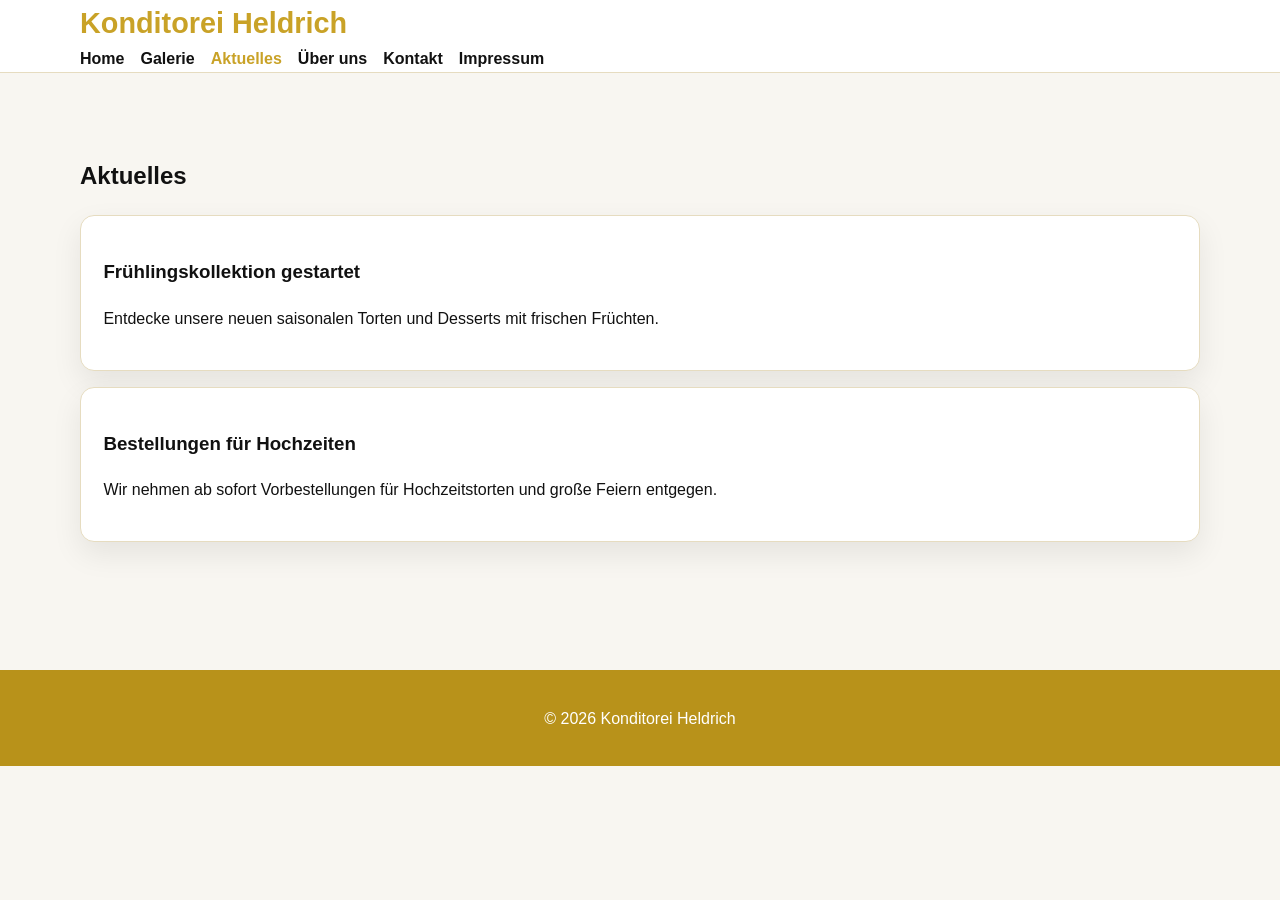
==== aktuelles.html @ 2b5bd69c "Flatten project structure and remove nested submodule" ====
<!DOCTYPE html>
<html lang="de">
<head>
  <meta charset="UTF-8">
  <meta name="viewport" content="width=device-width, initial-scale=1.0">
  <title>Konditorei Heldrich - Aktuelles</title>
  <link rel="stylesheet" href="css/style.css">
</head>
<body>
  <header class="site-header">
    <div class="container">
      <h1 class="logo">Konditorei Heldrich</h1>
      <nav class="main-nav">
        <ul>
          <li><a href="index.html">Home</a></li>
          <li><a href="galerie.html">Galerie</a></li>
          <li><a href="aktuelles.html" class="active">Aktuelles</a></li>
          <li><a href="ueber-uns.html">Über uns</a></li>
          <li><a href="kontakt.html">Kontakt</a></li>
          <li><a href="impressum.html">Impressum</a></li>
        </ul>
      </nav>
    </div>
  </header>

  <main class="content-section">
    <div class="container">
      <h2>Aktuelles</h2>

      <div class="card">
        <h3>Frühlingskollektion gestartet</h3>
        <p>Entdecke unsere neuen saisonalen Torten und Desserts mit frischen Früchten.</p>
      </div>

      <div class="card">
        <h3>Bestellungen für Hochzeiten</h3>
        <p>Wir nehmen ab sofort Vorbestellungen für Hochzeitstorten und große Feiern entgegen.</p>
      </div>
    </div>
  </main>

  <footer class="site-footer">
    <div class="container">
      <p>&copy; 2026 Konditorei Heldrich</p>
    </div>
  </footer>

  <script src="js/main.js"></script>
</body>
</html>
---- css/style.css ----
* {
  box-sizing: border-box;
}

:root {
  --bg: #f8f6f1;
  --white: #ffffff;
  --text: #111111;
  --muted: #4f4f4f;
  --primary: #c9a227;
  --primary-dark: #a88412;
  --accent: #f3ead0;
  --border: #e6dcc0;
  --shadow: 0 12px 30px rgba(0, 0, 0, 0.08);
}

body {
  margin: 0;
  font-family: Arial, sans-serif;
  color: var(--text);
  background-color: var(--bg);
  line-height: 1.6;
}

.container {
  width: min(1120px, 90%);
  margin: 0 auto;
}

.site-header {
  background-color: rgba(255, 255, 255, 0.95);
  border-bottom: 1px solid var(--border);
  position: sticky;
  top: 0;
  z-index: 1000;
  backdrop-filter: blur(8px);
}

.header-inner {
  display: flex;
  justify-content: space-between;
  align-items: center;
  gap: 2rem;
  padding: 1rem 0;
  flex-wrap: wrap;
}

.logo {
  margin: 0;
  color: var(--primary);
  font-size: 1.8rem;
}

.main-nav ul {
  list-style: none;
  display: flex;
  flex-wrap: wrap;
  gap: 1rem;
  padding: 0;
  margin: 0;
}

.main-nav a {
  text-decoration: none;
  color: #111111;
  font-weight: bold;
  position: relative;
}

.main-nav a:hover,
.main-nav a.active {
  color: var(--primary);
}

.hero {
  padding: 5rem 0;
}

.hero-home {
  background:
    radial-gradient(circle at top left, #f4e7b5, transparent 35%),
    linear-gradient(to right, #fffdf7, #f8f6f1);
}

.hero-grid {
  display: grid;
  grid-template-columns: 1.4fr 0.9fr;
  gap: 2rem;
  align-items: center;
}

.eyebrow {
  color: var(--primary);
  font-weight: bold;
  text-transform: uppercase;
  letter-spacing: 0.08em;
  font-size: 0.85rem;
  margin-bottom: 0.6rem;
}

.hero-text h2 {
  font-size: clamp(2rem, 4vw, 3.4rem);
  line-height: 1.15;
  margin: 0 0 1rem;
  color: #111111;
}

.hero-text p {
  max-width: 700px;
  color: var(--muted);
  margin-bottom: 1.3rem;
}

.hero-buttons {
  display: flex;
  gap: 1rem;
  flex-wrap: wrap;
}

.button {
  display: inline-block;
  background-color: var(--primary);
  color: white;
  text-decoration: none;
  padding: 0.9rem 1.35rem;
  border-radius: 10px;
  font-weight: bold;
  transition: 0.2s ease;
  box-shadow: var(--shadow);
}

.button:hover {
  background-color: var(--primary-dark);
  transform: translateY(-2px);
}

.button-secondary {
  background-color: transparent;
  color: var(--primary);
  border: 2px solid var(--primary);
  box-shadow: none;
}

.button-secondary:hover {
  background-color: var(--primary);
  color: white;
}

.hero-card {
  background: var(--white);
  border: 1px solid var(--border);
  border-radius: 18px;
  padding: 1.8rem;
  box-shadow: var(--shadow);
}

.hero-card h3 {
  margin-top: 0;
  color: #111111;
}

.hero-card ul {
  margin: 1rem 0 0;
  padding-left: 1.2rem;
}

.content-section {
  padding: 4rem 0;
}

.section-heading {
  margin-bottom: 2rem;
}

.section-heading h2 {
  margin: 0;
  color: #111111;
}

.feature-grid {
  display: grid;
  grid-template-columns: repeat(3, 1fr);
  gap: 1.2rem;
}

.card {
  background: white;
  padding: 1.4rem;
  border-radius: 14px;
  border: 1px solid var(--border);
  box-shadow: var(--shadow);
  margin-bottom: 1rem;
}

.feature-card h3 {
  margin-top: 0;
  color: #111111;
}

.highlight-section {
  padding: 0 0 4rem;
}

.highlight-box {
  background: linear-gradient(to right, #b8921a, #d4af37);
  color: white;
  border-radius: 20px;
  padding: 2rem;
  display: flex;
  justify-content: space-between;
  gap: 2rem;
  align-items: center;
  flex-wrap: wrap;
}

.highlight-box h2 {
  margin-top: 0;
}

.highlight-box .eyebrow {
  color: #f6d3c6;
}

.highlight-actions {
  display: flex;
  gap: 1rem;
  flex-wrap: wrap;
}

.highlight-box .button {
  background-color: white;
  color: var(--primary);
}

.highlight-box .button:hover {
  background-color: #f8ece7;
}

.highlight-box .button-secondary {
  background: transparent;
  color: white;
  border-color: white;
}

.highlight-box .button-secondary:hover {
  background: rgba(255, 255, 255, 0.12);
  color: white;
}

.gallery-grid {
  display: grid;
  grid-template-columns: repeat(auto-fit, minmax(220px, 1fr));
  gap: 1rem;
}

.gallery-item {
  background: white;
  border: 1px solid var(--border);
  border-radius: 10px;
  overflow: hidden;
  padding: 1rem;
}

.placeholder-image {
  width: 100%;
  height: 180px;
  background-color: #f3ead0;
  border-radius: 8px;
  margin-bottom: 0.8rem;
}

.site-footer {
  background-color: #b8921a;
  color: white;
  text-align: center;
  padding: 1.2rem 0;
  margin-top: 3rem;
}

@media (max-width: 900px) {
  .hero-grid,
  .feature-grid {
    grid-template-columns: 1fr;
  }

  .header-inner {
    align-items: flex-start;
  }
}

@media (max-width: 600px) {
  .hero {
    padding: 3.5rem 0;
  }

  .hero-text h2 {
    font-size: 2rem;
  }

  .main-nav ul {
    gap: 0.7rem;
  }
}
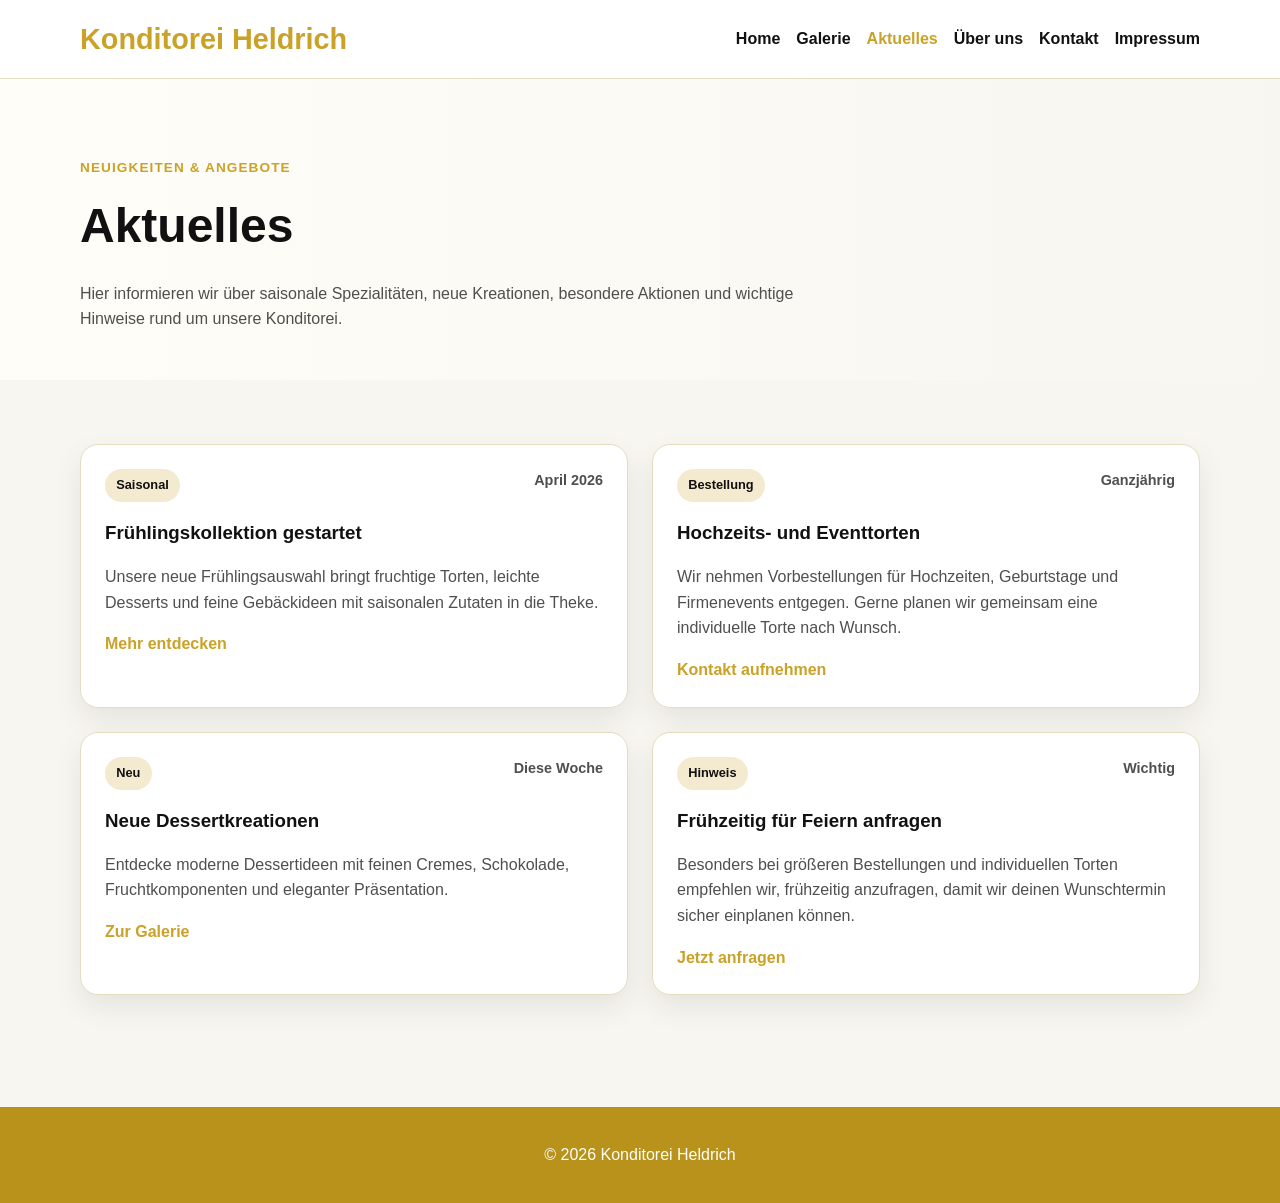
==== commit d1a47847: "Aktuelles-Seite professionell gestaltet" ====
--- a/aktuelles.html
+++ b/aktuelles.html
@@ -8,7 +8,7 @@
 </head>
 <body>
   <header class="site-header">
-    <div class="container">
+    <div class="container header-inner">
       <h1 class="logo">Konditorei Heldrich</h1>
       <nav class="main-nav">
         <ul>
@@ -23,20 +23,75 @@
     </div>
   </header>
 
-  <main class="content-section">
-    <div class="container">
-      <h2>Aktuelles</h2>
+  <main>
+    <section class="page-hero">
+      <div class="container">
+        <p class="eyebrow">Neuigkeiten & Angebote</p>
+        <h2>Aktuelles</h2>
+        <p class="page-hero-text">
+          Hier informieren wir über saisonale Spezialitäten, neue Kreationen,
+          besondere Aktionen und wichtige Hinweise rund um unsere Konditorei.
+        </p>
+      </div>
+    </section>
 
-      <div class="card">
-        <h3>Frühlingskollektion gestartet</h3>
-        <p>Entdecke unsere neuen saisonalen Torten und Desserts mit frischen Früchten.</p>
+    <section class="content-section">
+      <div class="container">
+        <div class="news-grid">
+          <article class="news-card">
+            <div class="news-meta">
+              <span class="news-tag">Saisonal</span>
+              <span class="news-date">April 2026</span>
+            </div>
+            <h3>Frühlingskollektion gestartet</h3>
+            <p>
+              Unsere neue Frühlingsauswahl bringt fruchtige Torten, leichte Desserts
+              und feine Gebäckideen mit saisonalen Zutaten in die Theke.
+            </p>
+            <a href="galerie.html" class="text-link">Mehr entdecken</a>
+          </article>
+
+          <article class="news-card">
+            <div class="news-meta">
+              <span class="news-tag">Bestellung</span>
+              <span class="news-date">Ganzjährig</span>
+            </div>
+            <h3>Hochzeits- und Eventtorten</h3>
+            <p>
+              Wir nehmen Vorbestellungen für Hochzeiten, Geburtstage und Firmenevents entgegen.
+              Gerne planen wir gemeinsam eine individuelle Torte nach Wunsch.
+            </p>
+            <a href="kontakt.html" class="text-link">Kontakt aufnehmen</a>
+          </article>
+
+          <article class="news-card">
+            <div class="news-meta">
+              <span class="news-tag">Neu</span>
+              <span class="news-date">Diese Woche</span>
+            </div>
+            <h3>Neue Dessertkreationen</h3>
+            <p>
+              Entdecke moderne Dessertideen mit feinen Cremes, Schokolade,
+              Fruchtkomponenten und eleganter Präsentation.
+            </p>
+            <a href="galerie.html" class="text-link">Zur Galerie</a>
+          </article>
+
+          <article class="news-card">
+            <div class="news-meta">
+              <span class="news-tag">Hinweis</span>
+              <span class="news-date">Wichtig</span>
+            </div>
+            <h3>Frühzeitig für Feiern anfragen</h3>
+            <p>
+              Besonders bei größeren Bestellungen und individuellen Torten empfehlen wir,
+              frühzeitig anzufragen, damit wir deinen Wunschtermin sicher einplanen können.
+            </p>
+            <a href="kontakt.html" class="text-link">Jetzt anfragen</a>
+          </article>
+        </div>
       </div>
-
-      <div class="card">
-        <h3>Bestellungen für Hochzeiten</h3>
-        <p>Wir nehmen ab sofort Vorbestellungen für Hochzeitstorten und große Feiern entgegen.</p>
-      </div>
-    </div>
+    </section>
   </main>
 
   <footer class="site-footer">
--- a/css/style.css
+++ b/css/style.css
@@ -279,7 +279,9 @@
 
 @media (max-width: 900px) {
   .hero-grid,
-  .feature-grid {
+  .feature-grid,
+  .contact-grid,
+  .news-grid{
     grid-template-columns: 1fr;
   }
 
@@ -300,4 +302,191 @@
   .main-nav ul {
     gap: 0.7rem;
   }
+}
+
+.page-hero {
+  padding: 4rem 0 2rem;
+  background: linear-gradient(to right, #fffdf7, #f8f6f1);
+}
+
+.page-hero h2 {
+  margin: 0 0 0.8rem;
+  font-size: clamp(2rem, 4vw, 3rem);
+  color: #111111;
+}
+
+.page-hero-text {
+  max-width: 760px;
+  color: var(--muted);
+}
+
+.gallery-grid-premium {
+  grid-template-columns: repeat(auto-fit, minmax(260px, 1fr));
+  gap: 1.5rem;
+}
+
+.gallery-card {
+  background: var(--white);
+  border: 1px solid var(--border);
+  border-radius: 18px;
+  overflow: hidden;
+  box-shadow: var(--shadow);
+  transition: transform 0.25s ease, box-shadow 0.25s ease;
+}
+
+.gallery-card:hover {
+  transform: translateY(-6px);
+  box-shadow: 0 18px 38px rgba(0, 0, 0, 0.12);
+}
+
+.gallery-image-wrapper {
+  position: relative;
+}
+
+.gallery-image {
+  height: 240px;
+  border-radius: 0;
+  margin-bottom: 0;
+  background: linear-gradient(135deg, #f3ead0, #e8d39a);
+}
+
+.gallery-badge {
+  position: absolute;
+  top: 14px;
+  left: 14px;
+  background-color: rgba(17, 17, 17, 0.85);
+  color: white;
+  font-size: 0.8rem;
+  font-weight: bold;
+  padding: 0.4rem 0.7rem;
+  border-radius: 999px;
+}
+
+.gallery-content {
+  padding: 1.2rem 1.2rem 1.4rem;
+}
+
+.gallery-content h3 {
+  margin-top: 0;
+  margin-bottom: 0.6rem;
+  color: #111111;
+}
+
+.gallery-content p {
+  margin: 0;
+  color: var(--muted);
+}
+
+.contact-grid {
+  display: grid;
+  grid-template-columns: 1fr 1fr;
+  gap: 1.5rem;
+}
+
+.contact-card h3,
+.contact-wide-card h3 {
+  margin-top: 0;
+  color: #111111;
+}
+
+.contact-card a,
+.contact-wide-card a {
+  color: var(--primary);
+  text-decoration: none;
+  font-weight: 600;
+}
+
+.contact-card a:hover,
+.contact-wide-card a:hover {
+  text-decoration: underline;
+}
+
+.opening-hours {
+  display: grid;
+  gap: 0.75rem;
+}
+
+.opening-hours div {
+  display: flex;
+  justify-content: space-between;
+  gap: 1rem;
+  padding-bottom: 0.5rem;
+  border-bottom: 1px solid var(--border);
+}
+
+.contact-info-box {
+  margin-top: 1.5rem;
+}
+
+.contact-wide-card {
+  padding: 1.8rem;
+}
+
+.contact-wide-card p {
+  max-width: 800px;
+  color: var(--muted);
+}
+
+.news-grid {
+  display: grid;
+  grid-template-columns: repeat(2, 1fr);
+  gap: 1.5rem;
+}
+
+.news-card {
+  background: var(--white);
+  border: 1px solid var(--border);
+  border-radius: 18px;
+  padding: 1.5rem;
+  box-shadow: var(--shadow);
+  transition: transform 0.25s ease, box-shadow 0.25s ease;
+}
+
+.news-card:hover {
+  transform: translateY(-5px);
+  box-shadow: 0 18px 38px rgba(0, 0, 0, 0.12);
+}
+
+.news-meta {
+  display: flex;
+  justify-content: space-between;
+  gap: 1rem;
+  margin-bottom: 1rem;
+  flex-wrap: wrap;
+}
+
+.news-tag {
+  background-color: var(--accent);
+  color: #111111;
+  font-size: 0.8rem;
+  font-weight: 700;
+  padding: 0.4rem 0.7rem;
+  border-radius: 999px;
+}
+
+.news-date {
+  color: var(--muted);
+  font-size: 0.9rem;
+  font-weight: 600;
+}
+
+.news-card h3 {
+  margin-top: 0;
+  margin-bottom: 0.8rem;
+  color: #111111;
+}
+
+.news-card p {
+  margin-bottom: 1rem;
+  color: var(--muted);
+}
+
+.text-link {
+  color: var(--primary);
+  text-decoration: none;
+  font-weight: 700;
+}
+
+.text-link:hover {
+  text-decoration: underline;
 }
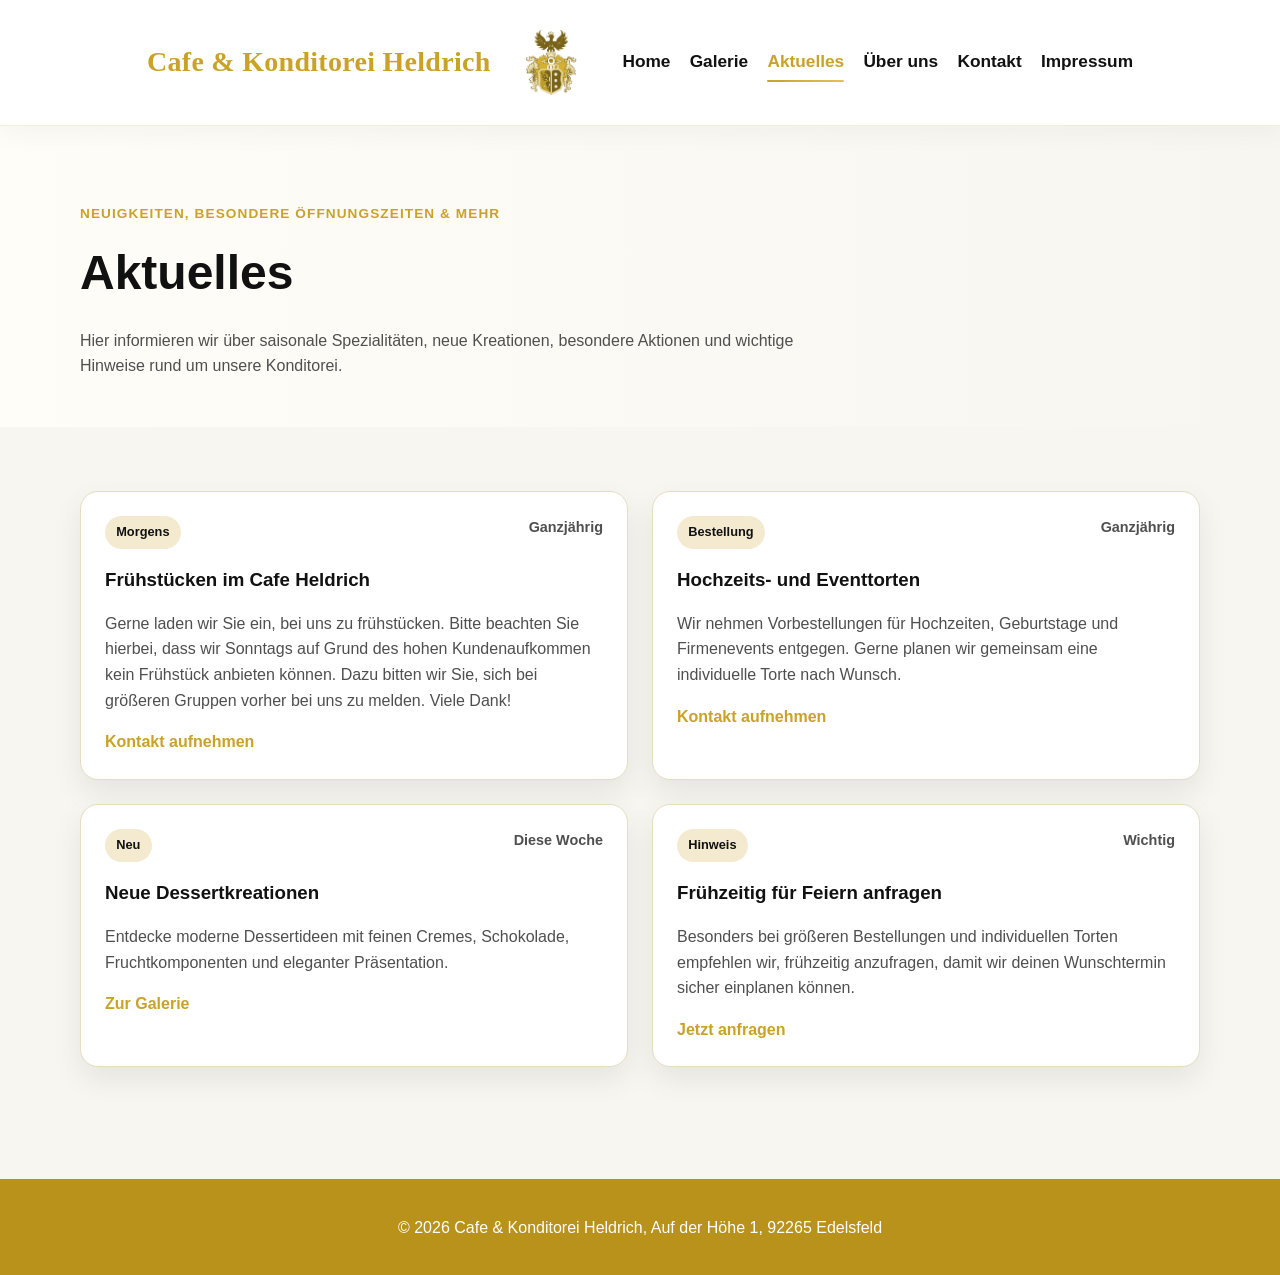
==== commit 722e8d86: "Alle Seiten überarbeitet und teilweise mit Inhalt gefüllt" ====
--- a/aktuelles.html
+++ b/aktuelles.html
@@ -3,13 +3,17 @@
 <head>
   <meta charset="UTF-8">
   <meta name="viewport" content="width=device-width, initial-scale=1.0">
-  <title>Konditorei Heldrich - Aktuelles</title>
+  <title>Cafe & Konditorei Heldrich - Aktuelles</title>
   <link rel="stylesheet" href="css/style.css">
 </head>
 <body>
   <header class="site-header">
     <div class="container header-inner">
-      <h1 class="logo">Konditorei Heldrich</h1>
+      <div class="brand-area">
+        <h1 class="logo">Cafe & Konditorei Heldrich</h1>
+        <img src="images/logo.png" alt="Logo der Konditorei Heldrich" class="brand-logo">
+      </div>
+
       <nav class="main-nav">
         <ul>
           <li><a href="index.html">Home</a></li>
@@ -26,7 +30,7 @@
   <main>
     <section class="page-hero">
       <div class="container">
-        <p class="eyebrow">Neuigkeiten & Angebote</p>
+        <p class="eyebrow">Neuigkeiten, besondere Öffnungszeiten & mehr</p>
         <h2>Aktuelles</h2>
         <p class="page-hero-text">
           Hier informieren wir über saisonale Spezialitäten, neue Kreationen,
@@ -40,15 +44,18 @@
         <div class="news-grid">
           <article class="news-card">
             <div class="news-meta">
-              <span class="news-tag">Saisonal</span>
-              <span class="news-date">April 2026</span>
+              <span class="news-tag">Morgens</span>
+              <span class="news-date">Ganzjährig</span>
             </div>
-            <h3>Frühlingskollektion gestartet</h3>
+            <h3>Frühstücken im Cafe Heldrich</h3>
             <p>
-              Unsere neue Frühlingsauswahl bringt fruchtige Torten, leichte Desserts
-              und feine Gebäckideen mit saisonalen Zutaten in die Theke.
+              Gerne laden wir Sie ein, bei uns zu frühstücken.
+              Bitte beachten Sie hierbei, dass wir Sonntags auf Grund des hohen Kundenaufkommen
+              kein Frühstück anbieten können.
+              Dazu bitten wir Sie, sich bei größeren Gruppen vorher bei uns zu melden.
+              Viele Dank!
             </p>
-            <a href="galerie.html" class="text-link">Mehr entdecken</a>
+            <a href="kontakt.html" class="text-link">Kontakt aufnehmen</a>
           </article>
 
           <article class="news-card">
@@ -96,7 +103,7 @@
 
   <footer class="site-footer">
     <div class="container">
-      <p>&copy; 2026 Konditorei Heldrich</p>
+      <p>&copy; 2026 Cafe & Konditorei Heldrich, Auf der Höhe 1, 92265 Edelsfeld</p>
     </div>
   </footer>
 
--- a/css/style.css
+++ b/css/style.css
@@ -28,48 +28,88 @@
 }
 
 .site-header {
-  background-color: rgba(255, 255, 255, 0.95);
-  border-bottom: 1px solid var(--border);
+  background-color: rgba(255, 255, 255, 0.96);
+  border-bottom: 1px solid rgba(201, 162, 39, 0.18);
   position: sticky;
   top: 0;
   z-index: 1000;
-  backdrop-filter: blur(8px);
+  backdrop-filter: blur(10px);
+  box-shadow: 0 8px 24px rgba(0, 0, 0, 0.04);
 }
 
 .header-inner {
   display: flex;
-  justify-content: space-between;
+  justify-content: center;
   align-items: center;
   gap: 2rem;
-  padding: 1rem 0;
-  flex-wrap: wrap;
-}
-
-.logo {
-  margin: 0;
-  color: var(--primary);
-  font-size: 1.8rem;
+  padding: 1.15rem 0;
+  flex-wrap: nowrap;
+}
+
+.brand-area {
+  display: flex;
+  align-items: center;
+  gap: 0.75rem;
+  flex-wrap: nowrap;
+  flex-shrink: 0;
+}
+
+.brand-logo,
+.brand-area img {
+  height: 88px !important;
+  width: auto !important;
+  max-height: 88px !important;
+  max-width: 88px !important;
+  object-fit: contain !important;
+  display: block !important;
+  flex-shrink: 0;
 }
 
 .main-nav ul {
   list-style: none;
   display: flex;
   flex-wrap: wrap;
-  gap: 1rem;
+  gap: 1.2rem;
   padding: 0;
   margin: 0;
+  align-items: center;
+  justify-content: flex-end;
 }
 
 .main-nav a {
   text-decoration: none;
   color: #111111;
-  font-weight: bold;
+  font-weight: 700;
   position: relative;
+  padding: 0.4rem 0;
+  font-size: 1.08rem;
+  transition: color 0.25s ease;
 }
 
 .main-nav a:hover,
 .main-nav a.active {
   color: var(--primary);
+}
+
+.main-nav a::after {
+  content: "";
+  position: absolute;
+  left: 0;
+  bottom: -4px;
+  width: 0;
+  height: 2px;
+  background: linear-gradient(to right, var(--primary), #e0c15a);
+  border-radius: 999px;
+  transition: width 0.25s ease;
+}
+
+.main-nav a:hover::after,
+.main-nav a.active::after {
+  width: 100%;
+}
+
+.main-nav a.active {
+  font-weight: 800;
 }
 
 .hero {
@@ -146,22 +186,21 @@
   color: white;
 }
 
-.hero-card {
+.hero-image-card {
   background: var(--white);
   border: 1px solid var(--border);
-  border-radius: 18px;
-  padding: 1.8rem;
+  border-radius: 20px;
+  overflow: hidden;
   box-shadow: var(--shadow);
-}
-
-.hero-card h3 {
-  margin-top: 0;
-  color: #111111;
-}
-
-.hero-card ul {
-  margin: 1rem 0 0;
-  padding-left: 1.2rem;
+  min-height: 420px;
+}
+
+.hero-image {
+  width: 100%;
+  height: 100%;
+  min-height: 420px;
+  object-fit: cover;
+  display: block;
 }
 
 .content-section {
@@ -247,10 +286,31 @@
   color: white;
 }
 
+.page-hero {
+  padding: 4rem 0 2rem;
+  background: linear-gradient(to right, #fffdf7, #f8f6f1);
+}
+
+.page-hero h2 {
+  margin: 0 0 0.8rem;
+  font-size: clamp(2rem, 4vw, 3rem);
+  color: #111111;
+}
+
+.page-hero-text {
+  max-width: 760px;
+  color: var(--muted);
+}
+
 .gallery-grid {
   display: grid;
   grid-template-columns: repeat(auto-fit, minmax(220px, 1fr));
   gap: 1rem;
+}
+
+.gallery-grid-premium {
+  grid-template-columns: repeat(auto-fit, minmax(260px, 1fr));
+  gap: 1.5rem;
 }
 
 .gallery-item {
@@ -259,70 +319,6 @@
   border-radius: 10px;
   overflow: hidden;
   padding: 1rem;
-}
-
-.placeholder-image {
-  width: 100%;
-  height: 180px;
-  background-color: #f3ead0;
-  border-radius: 8px;
-  margin-bottom: 0.8rem;
-}
-
-.site-footer {
-  background-color: #b8921a;
-  color: white;
-  text-align: center;
-  padding: 1.2rem 0;
-  margin-top: 3rem;
-}
-
-@media (max-width: 900px) {
-  .hero-grid,
-  .feature-grid,
-  .contact-grid,
-  .news-grid{
-    grid-template-columns: 1fr;
-  }
-
-  .header-inner {
-    align-items: flex-start;
-  }
-}
-
-@media (max-width: 600px) {
-  .hero {
-    padding: 3.5rem 0;
-  }
-
-  .hero-text h2 {
-    font-size: 2rem;
-  }
-
-  .main-nav ul {
-    gap: 0.7rem;
-  }
-}
-
-.page-hero {
-  padding: 4rem 0 2rem;
-  background: linear-gradient(to right, #fffdf7, #f8f6f1);
-}
-
-.page-hero h2 {
-  margin: 0 0 0.8rem;
-  font-size: clamp(2rem, 4vw, 3rem);
-  color: #111111;
-}
-
-.page-hero-text {
-  max-width: 760px;
-  color: var(--muted);
-}
-
-.gallery-grid-premium {
-  grid-template-columns: repeat(auto-fit, minmax(260px, 1fr));
-  gap: 1.5rem;
 }
 
 .gallery-card {
@@ -341,6 +337,7 @@
 
 .gallery-image-wrapper {
   position: relative;
+  overflow: hidden;
 }
 
 .gallery-image {
@@ -350,6 +347,18 @@
   background: linear-gradient(135deg, #f3ead0, #e8d39a);
 }
 
+.gallery-image-real {
+  width: 100%;
+  height: 240px;
+  object-fit: cover;
+  display: block;
+  transition: transform 0.35s ease;
+}
+
+.gallery-card:hover .gallery-image-real {
+  transform: scale(1.04);
+}
+
 .gallery-badge {
   position: absolute;
   top: 14px;
@@ -375,6 +384,14 @@
 .gallery-content p {
   margin: 0;
   color: var(--muted);
+}
+
+.placeholder-image {
+  width: 100%;
+  height: 180px;
+  background-color: #f3ead0;
+  border-radius: 8px;
+  margin-bottom: 0.8rem;
 }
 
 .contact-grid {
@@ -489,4 +506,120 @@
 
 .text-link:hover {
   text-decoration: underline;
+}
+
+.about-grid {
+  display: grid;
+  grid-template-columns: 1.2fr 0.9fr;
+  gap: 1.5rem;
+  margin-bottom: 1.5rem;
+}
+
+.about-text-card h3,
+.about-highlight-card h3,
+.value-card h3,
+.about-story h3 {
+  margin-top: 0;
+  color: #111111;
+}
+
+.about-highlight-card {
+  background: linear-gradient(to right, #b8921a, #d4af37);
+  color: white;
+  border-radius: 18px;
+  padding: 1.8rem;
+  box-shadow: var(--shadow);
+}
+
+.about-highlight-card .eyebrow {
+  color: #fff3c9;
+}
+
+.about-highlight-card ul {
+  margin: 1rem 0 0;
+  padding-left: 1.2rem;
+}
+
+.about-values-grid {
+  display: grid;
+  grid-template-columns: repeat(3, 1fr);
+  gap: 1.2rem;
+  margin-bottom: 1.5rem;
+}
+
+.value-card p,
+.about-story p,
+.about-text-card p {
+  color: var(--muted);
+}
+
+.about-story {
+  padding: 1.6rem;
+}
+
+.site-footer {
+  background-color: #b8921a;
+  color: white;
+  text-align: center;
+  padding: 1.2rem 0;
+  margin-top: 3rem;
+}
+
+@media (max-width: 900px) {
+  .hero-grid,
+  .feature-grid,
+  .contact-grid,
+  .news-grid,
+  .about-grid,
+  .about-values-grid {
+    grid-template-columns: 1fr;
+  }
+
+  .header-inner {
+    flex-wrap: wrap;
+    align-items: flex-start;
+  }
+
+  .main-nav ul {
+    justify-content: flex-start;
+  }
+}
+
+@media (max-width: 600px) {
+  .hero {
+    padding: 3.5rem 0;
+  }
+
+  .hero-text h2 {
+    font-size: 2rem;
+  }
+
+  .main-nav ul {
+    gap: 0.7rem;
+  }
+
+  .main-nav a {
+    font-size: 0.95rem;
+  }
+
+  .logo {
+  font-size: 1.2rem;
+  }
+
+  .brand-logo,
+  .brand-area img {
+  height: 32px !important;
+  max-height: 32px !important;
+  max-width: 32px !important;
+  }
+}
+
+.logo {
+  margin: 0;
+  color: var(--primary);
+  font-family: "Lucida Calligraphy", cursive;
+  font-size: 1.75rem;
+  font-weight: 700;
+  letter-spacing: 0.01em;
+  white-space: nowrap;
 }
